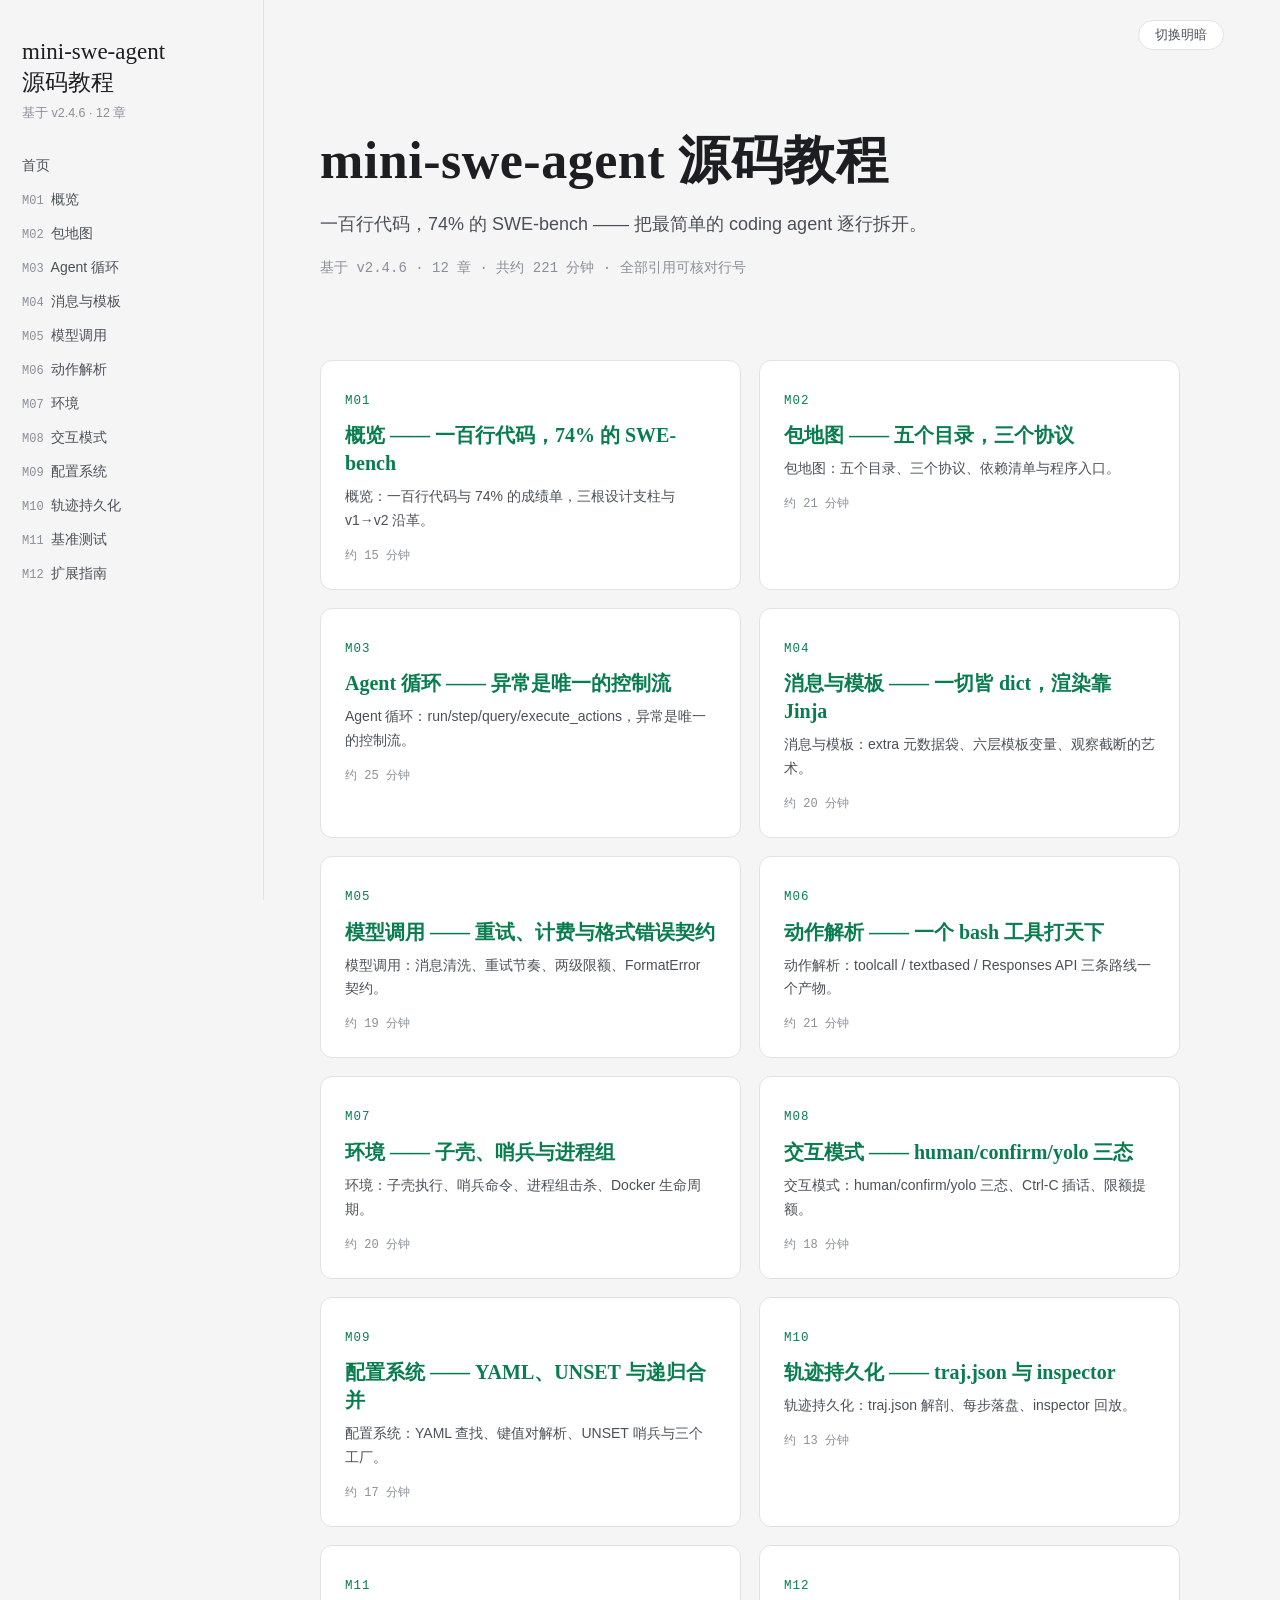
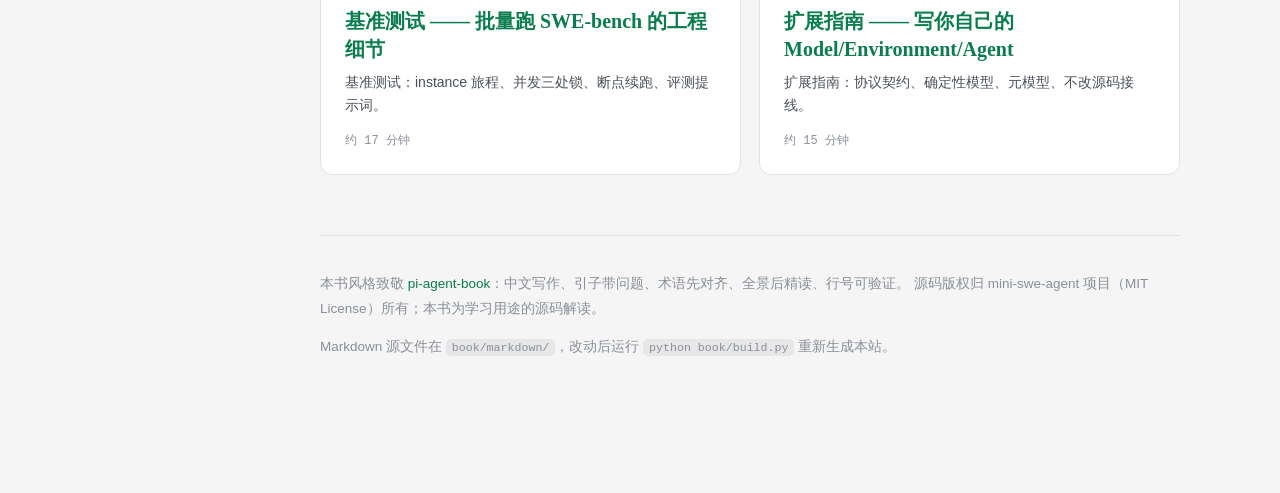
==== index.html @ eee93232 "docs: mini-swe-agent 源码教程 v1.0（12 章 + 静态站点）" ====
<!DOCTYPE html>
<html lang="zh-CN">
<head>
<meta charset="utf-8">
<meta name="viewport" content="width=device-width, initial-scale=1">
<title>mini-swe-agent 源码教程</title>
<script>(function(){var t=localStorage.getItem("theme");
if(!t){t=matchMedia("(prefers-color-scheme: dark)").matches?"dark":"light";}
document.documentElement.dataset.theme=t;})();</script>
<link rel="stylesheet" href="styles.css">
<link rel="stylesheet" href="pygments.css">
</head>
<body>
<div class="page">
<aside class="sidebar">
  <p class="book-title">mini-swe-agent<br>源码教程</p>
  <p class="book-sub">基于 v2.4.6 · 12 章</p>
  <nav><a href="index.html">首页</a>
<a href="modules/m01-overview.html"><span class="no">M01</span>概览</a>
<a href="modules/m02-package-map.html"><span class="no">M02</span>包地图</a>
<a href="modules/m03-agent-loop.html"><span class="no">M03</span>Agent 循环</a>
<a href="modules/m04-messages-templates.html"><span class="no">M04</span>消息与模板</a>
<a href="modules/m05-model-call.html"><span class="no">M05</span>模型调用</a>
<a href="modules/m06-actions.html"><span class="no">M06</span>动作解析</a>
<a href="modules/m07-environments.html"><span class="no">M07</span>环境</a>
<a href="modules/m08-interactive.html"><span class="no">M08</span>交互模式</a>
<a href="modules/m09-config.html"><span class="no">M09</span>配置系统</a>
<a href="modules/m10-trajectory.html"><span class="no">M10</span>轨迹持久化</a>
<a href="modules/m11-swebench.html"><span class="no">M11</span>基准测试</a>
<a href="modules/m12-extending.html"><span class="no">M12</span>扩展指南</a></nav>
</aside>
<div class="main">
  <div class="topbar"><button class="theme-toggle" onclick="toggleTheme()">切换明暗</button></div>
  <div class="content">
<div class="hero">
<h1>mini-swe-agent 源码教程</h1>
<p class="tagline">一百行代码，74% 的 SWE-bench —— 把最简单的 coding agent 逐行拆开。</p>
<p class="stats">基于 v2.4.6 · 12 章 · 共约 221 分钟 · 全部引用可核对行号</p>
</div>
<div class="cards">
<a class="card" href="modules/m01-overview.html"><span class="no">M01</span><h3>概览 —— 一百行代码，74% 的 SWE-bench</h3><p>概览：一百行代码与 74% 的成绩单，三根设计支柱与 v1→v2 沿革。</p><span class="rt">约 15 分钟</span></a>
<a class="card" href="modules/m02-package-map.html"><span class="no">M02</span><h3>包地图 —— 五个目录，三个协议</h3><p>包地图：五个目录、三个协议、依赖清单与程序入口。</p><span class="rt">约 21 分钟</span></a>
<a class="card" href="modules/m03-agent-loop.html"><span class="no">M03</span><h3>Agent 循环 —— 异常是唯一的控制流</h3><p>Agent 循环：run/step/query/execute_actions，异常是唯一的控制流。</p><span class="rt">约 25 分钟</span></a>
<a class="card" href="modules/m04-messages-templates.html"><span class="no">M04</span><h3>消息与模板 —— 一切皆 dict，渲染靠 Jinja</h3><p>消息与模板：extra 元数据袋、六层模板变量、观察截断的艺术。</p><span class="rt">约 20 分钟</span></a>
<a class="card" href="modules/m05-model-call.html"><span class="no">M05</span><h3>模型调用 —— 重试、计费与格式错误契约</h3><p>模型调用：消息清洗、重试节奏、两级限额、FormatError 契约。</p><span class="rt">约 19 分钟</span></a>
<a class="card" href="modules/m06-actions.html"><span class="no">M06</span><h3>动作解析 —— 一个 bash 工具打天下</h3><p>动作解析：toolcall / textbased / Responses API 三条路线一个产物。</p><span class="rt">约 21 分钟</span></a>
<a class="card" href="modules/m07-environments.html"><span class="no">M07</span><h3>环境 —— 子壳、哨兵与进程组</h3><p>环境：子壳执行、哨兵命令、进程组击杀、Docker 生命周期。</p><span class="rt">约 20 分钟</span></a>
<a class="card" href="modules/m08-interactive.html"><span class="no">M08</span><h3>交互模式 —— human/confirm/yolo 三态</h3><p>交互模式：human/confirm/yolo 三态、Ctrl-C 插话、限额提额。</p><span class="rt">约 18 分钟</span></a>
<a class="card" href="modules/m09-config.html"><span class="no">M09</span><h3>配置系统 —— YAML、UNSET 与递归合并</h3><p>配置系统：YAML 查找、键值对解析、UNSET 哨兵与三个工厂。</p><span class="rt">约 17 分钟</span></a>
<a class="card" href="modules/m10-trajectory.html"><span class="no">M10</span><h3>轨迹持久化 —— traj.json 与 inspector</h3><p>轨迹持久化：traj.json 解剖、每步落盘、inspector 回放。</p><span class="rt">约 13 分钟</span></a>
<a class="card" href="modules/m11-swebench.html"><span class="no">M11</span><h3>基准测试 —— 批量跑 SWE-bench 的工程细节</h3><p>基准测试：instance 旅程、并发三处锁、断点续跑、评测提示词。</p><span class="rt">约 17 分钟</span></a>
<a class="card" href="modules/m12-extending.html"><span class="no">M12</span><h3>扩展指南 —— 写你自己的 Model/Environment/Agent</h3><p>扩展指南：协议契约、确定性模型、元模型、不改源码接线。</p><span class="rt">约 15 分钟</span></a>
</div>
<div class="colophon">
<p>本书风格致敬 <a href="https://github.com/Daniel-csvw/pi-agent-book">pi-agent-book</a>：中文写作、引子带问题、术语先对齐、全景后精读、行号可验证。
源码版权归 mini-swe-agent 项目（MIT License）所有；本书为学习用途的源码解读。</p>
<p>Markdown 源文件在 <code>book/markdown/</code>，改动后运行 <code>python book/build.py</code> 重新生成本站。</p>
</div>

  </div>
</div>
</div>
<script>function toggleTheme(){var h=document.documentElement;
var t=h.dataset.theme==="dark"?"light":"dark";h.dataset.theme=t;localStorage.setItem("theme",t);}</script>
</body>
</html>
---- styles.css ----
/* mini-swe-agent 源码教程 —— 无框架手写样式
   设计参考 pi-agent-book：纸面底色 / 暗色模式 / 衬线标题 / 常暗代码块 */

:root {
  --paper: #f5f5f5;
  --panel: #ffffff;
  --ink: #1c1e21;
  --ink-soft: #4b5058;
  --ink-faint: #8a8f98;
  --line: #e2e2e0;
  --accent: #0a7d4f;
  --accent-soft: rgba(10, 125, 79, 0.08);
  --code-bg: #1e2130;
  --code-ink: #e6e8f0;
  --inline-code-bg: rgba(0, 0, 0, 0.06);
  --font-display: "Instrument Serif", "Noto Serif SC", "Songti SC", "SimSun", Georgia, serif;
  --font-body: -apple-system, "Segoe UI", "PingFang SC", "Hiragino Sans GB", "Microsoft YaHei", sans-serif;
  --font-mono: "SF Mono", "Cascadia Code", Consolas, "Courier New", monospace;
  --page-max: 1480px;
  --sidebar-w: 264px;
  --fs-h1: 40px;
  --fs-h2: 27px;
  --fs-h3: 20px;
}

html[data-theme="dark"] {
  --paper: #16181f;
  --panel: #1d2029;
  --ink: #e4e6eb;
  --ink-soft: #a8adb8;
  --ink-faint: #6b7180;
  --line: #2c303c;
  --accent: #4cc38a;
  --accent-soft: rgba(76, 195, 138, 0.1);
  --inline-code-bg: rgba(255, 255, 255, 0.09);
}

* { box-sizing: border-box; }

html { scroll-behavior: smooth; }

body {
  margin: 0;
  background: var(--paper);
  color: var(--ink);
  font-family: var(--font-body);
  font-size: 16.5px;
  line-height: 1.85;
  transition: background 0.25s, color 0.25s;
}

/* ===== 布局骨架 ===== */
.page {
  max-width: var(--page-max);
  margin: 0 auto;
  display: flex;
  min-height: 100vh;
}

.sidebar {
  width: var(--sidebar-w);
  flex-shrink: 0;
  border-right: 1px solid var(--line);
  padding: 36px 22px 40px;
  position: sticky;
  top: 0;
  height: 100vh;
  overflow-y: auto;
}

.sidebar .book-title {
  font-family: var(--font-display);
  font-size: 23px;
  line-height: 1.35;
  margin: 0 0 4px;
}

.sidebar .book-sub {
  font-size: 12.5px;
  color: var(--ink-faint);
  margin: 0 0 24px;
}

.sidebar nav a {
  display: block;
  padding: 6px 10px;
  margin: 1px -10px;
  border-radius: 7px;
  color: var(--ink-soft);
  text-decoration: none;
  font-size: 14px;
  line-height: 1.5;
}

.sidebar nav a:hover { background: var(--accent-soft); color: var(--ink); }
.sidebar nav a.active { background: var(--accent-soft); color: var(--accent); font-weight: 600; }
.sidebar nav a .no { color: var(--ink-faint); font-family: var(--font-mono); font-size: 12px; margin-right: 7px; }
.sidebar nav a.active .no { color: var(--accent); }

.main {
  flex: 1;
  min-width: 0;
  padding: 0 56px 80px;
}

.topbar {
  display: flex;
  justify-content: flex-end;
  align-items: center;
  gap: 14px;
  padding: 20px 0 8px;
  position: sticky;
  top: 0;
  background: var(--paper);
  z-index: 10;
}

.theme-toggle {
  border: 1px solid var(--line);
  background: var(--panel);
  color: var(--ink-soft);
  border-radius: 999px;
  padding: 5px 16px;
  font-size: 13px;
  cursor: pointer;
  font-family: var(--font-body);
}
.theme-toggle:hover { color: var(--accent); border-color: var(--accent); }

.content { max-width: 860px; }

/* ===== 正文排版 ===== */
.content h1 {
  font-family: var(--font-display);
  font-size: var(--fs-h1);
  line-height: 1.3;
  font-weight: 600;
  margin: 26px 0 10px;
  letter-spacing: 0.5px;
}

.content h2 {
  font-family: var(--font-display);
  font-size: var(--fs-h2);
  font-weight: 600;
  margin: 52px 0 14px;
  padding-top: 18px;
  border-top: 1px solid var(--line);
}

.content h3 {
  font-size: var(--fs-h3);
  font-weight: 600;
  margin: 34px 0 10px;
}

.content p { margin: 14px 0; }

.content a { color: var(--accent); text-decoration: none; }
.content a:hover { text-decoration: underline; }

.content strong { font-weight: 650; }

.content blockquote {
  margin: 18px 0;
  padding: 4px 18px;
  border-left: 3px solid var(--accent);
  background: var(--accent-soft);
  border-radius: 0 8px 8px 0;
  color: var(--ink-soft);
}
.content blockquote p { margin: 8px 0; }

.meta {
  color: var(--ink-faint);
  font-size: 13.5px;
  margin: 6px 0 30px;
}

/* ===== 代码 ===== */
.content code {
  font-family: var(--font-mono);
  font-size: 0.86em;
  background: var(--inline-code-bg);
  padding: 2px 6px;
  border-radius: 5px;
  word-break: break-all;
}

.content pre {
  background: var(--code-bg);
  color: var(--code-ink);
  border-radius: 10px;
  padding: 18px 20px;
  overflow-x: auto;
  font-size: 13.5px;
  line-height: 1.7;
  margin: 18px 0;
}

.content pre code {
  background: none;
  padding: 0;
  font-size: inherit;
  word-break: normal;
  color: inherit;
}

.codehilite { background: var(--code-bg); border-radius: 10px; margin: 18px 0; }
.codehilite pre { margin: 0; }

/* ===== 表格 ===== */
.table-wrap { overflow-x: auto; margin: 18px 0; }

.content table {
  border-collapse: collapse;
  width: 100%;
  font-size: 14.5px;
  line-height: 1.65;
}

.content th, .content td {
  border: 1px solid var(--line);
  padding: 9px 13px;
  text-align: left;
  vertical-align: top;
  overflow-wrap: break-word;
}

.content th { background: var(--panel); font-weight: 650; }
.content tr:nth-child(even) td { background: var(--accent-soft); }

/* ===== 列表 ===== */
.content ul, .content ol { padding-left: 26px; margin: 14px 0; }
.content li { margin: 6px 0; }
.content li::marker { color: var(--accent); }

/* ===== 上一章 / 下一章 ===== */
.pager {
  display: flex;
  justify-content: space-between;
  gap: 16px;
  margin-top: 64px;
  padding-top: 26px;
  border-top: 1px solid var(--line);
}

.pager a {
  flex: 1;
  max-width: 48%;
  border: 1px solid var(--line);
  border-radius: 10px;
  padding: 14px 18px;
  text-decoration: none;
  color: var(--ink);
  background: var(--panel);
  font-size: 14.5px;
  line-height: 1.55;
}
.pager a:hover { border-color: var(--accent); }
.pager a.next { text-align: right; margin-left: auto; }
.pager .dir { display: block; color: var(--ink-faint); font-size: 12.5px; margin-bottom: 3px; }
.pager a:hover .dir { color: var(--accent); }

/* ===== 首页 ===== */
.hero { padding: 72px 0 20px; max-width: 860px; }
.hero h1 {
  font-family: var(--font-display);
  font-size: 52px;
  line-height: 1.2;
  margin: 0 0 16px;
  font-weight: 600;
}
.hero .tagline { font-size: 18px; color: var(--ink-soft); margin: 0 0 10px; }
.hero .stats { color: var(--ink-faint); font-size: 14px; font-family: var(--font-mono); }

.cards {
  display: grid;
  grid-template-columns: repeat(auto-fill, minmax(330px, 1fr));
  gap: 18px;
  margin: 44px 0 60px;
  max-width: 1100px;
}

.card {
  border: 1px solid var(--line);
  border-radius: 12px;
  padding: 22px 24px;
  background: var(--panel);
  text-decoration: none;
  color: var(--ink);
  display: block;
  transition: border-color 0.15s, transform 0.15s;
}
.card:hover { border-color: var(--accent); transform: translateY(-2px); }
.card .no { font-family: var(--font-mono); font-size: 12.5px; color: var(--accent); letter-spacing: 1px; }
.card h3 { font-family: var(--font-display); font-size: 20px; margin: 8px 0 8px; line-height: 1.4; font-weight: 600; }
.card p { margin: 0; font-size: 14px; color: var(--ink-soft); line-height: 1.7; }
.card .rt { display: block; margin-top: 12px; font-size: 12px; color: var(--ink-faint); font-family: var(--font-mono); }

.colophon {
  max-width: 860px;
  color: var(--ink-faint);
  font-size: 13.5px;
  border-top: 1px solid var(--line);
  padding-top: 22px;
  padding-bottom: 40px;
  line-height: 1.8;
}
.colophon a { color: var(--accent); text-decoration: none; }

/* ===== 响应式 ===== */
@media (max-width: 960px) {
  .sidebar { display: none; }
  .main { padding: 0 22px 60px; }
  :root { --fs-h1: 30px; --fs-h2: 23px; }
  .hero h1 { font-size: 36px; }
  .hero { padding-top: 40px; }
}
---- pygments.css ----
pre { line-height: 125%; }
td.linenos .normal { color: inherit; background-color: transparent; padding-left: 5px; padding-right: 5px; }
span.linenos { color: inherit; background-color: transparent; padding-left: 5px; padding-right: 5px; }
td.linenos .special { color: #000000; background-color: #ffffc0; padding-left: 5px; padding-right: 5px; }
span.linenos.special { color: #000000; background-color: #ffffc0; padding-left: 5px; padding-right: 5px; }
.codehilite .hll { background-color: #49483e }
.codehilite { background: #272822; color: #F8F8F2 }
.codehilite .c { color: #959077 } /* Comment */
.codehilite .err { color: #ED007E; background-color: #1E0010 } /* Error */
.codehilite .esc { color: #F8F8F2 } /* Escape */
.codehilite .g { color: #F8F8F2 } /* Generic */
.codehilite .k { color: #66D9EF } /* Keyword */
.codehilite .l { color: #AE81FF } /* Literal */
.codehilite .n { color: #F8F8F2 } /* Name */
.codehilite .o { color: #FF4689 } /* Operator */
.codehilite .x { color: #F8F8F2 } /* Other */
.codehilite .p { color: #F8F8F2 } /* Punctuation */
.codehilite .ch { color: #959077 } /* Comment.Hashbang */
.codehilite .cm { color: #959077 } /* Comment.Multiline */
.codehilite .cp { color: #959077 } /* Comment.Preproc */
.codehilite .cpf { color: #959077 } /* Comment.PreprocFile */
.codehilite .c1 { color: #959077 } /* Comment.Single */
.codehilite .cs { color: #959077 } /* Comment.Special */
.codehilite .gd { color: #FF4689 } /* Generic.Deleted */
.codehilite .ge { color: #F8F8F2; font-style: italic } /* Generic.Emph */
.codehilite .ges { color: #F8F8F2; font-weight: bold; font-style: italic } /* Generic.EmphStrong */
.codehilite .gr { color: #FF4689 } /* Generic.Error */
.codehilite .gh { color: #F8F8F2 } /* Generic.Heading */
.codehilite .gi { color: #A6E22E } /* Generic.Inserted */
.codehilite .go { color: #66D9EF } /* Generic.Output */
.codehilite .gp { color: #FF4689; font-weight: bold } /* Generic.Prompt */
.codehilite .gs { color: #F8F8F2; font-weight: bold } /* Generic.Strong */
.codehilite .gu { color: #959077 } /* Generic.Subheading */
.codehilite .gt { color: #66D9EF } /* Generic.Traceback */
.codehilite .kc { color: #66D9EF } /* Keyword.Constant */
.codehilite .kd { color: #66D9EF } /* Keyword.Declaration */
.codehilite .kn { color: #FF4689 } /* Keyword.Namespace */
.codehilite .kp { color: #66D9EF } /* Keyword.Pseudo */
.codehilite .kr { color: #66D9EF } /* Keyword.Reserved */
.codehilite .kt { color: #66D9EF } /* Keyword.Type */
.codehilite .ld { color: #E6DB74 } /* Literal.Date */
.codehilite .m { color: #AE81FF } /* Literal.Number */
.codehilite .s { color: #E6DB74 } /* Literal.String */
.codehilite .na { color: #A6E22E } /* Name.Attribute */
.codehilite .nb { color: #A6E22E } /* Name.Builtin */
.codehilite .nc { color: #A6E22E } /* Name.Class */
.codehilite .no { color: #66D9EF } /* Name.Constant */
.codehilite .nd { color: #A6E22E } /* Name.Decorator */
.codehilite .ni { color: #F8F8F2 } /* Name.Entity */
.codehilite .ne { color: #A6E22E } /* Name.Exception */
.codehilite .nf { color: #A6E22E } /* Name.Function */
.codehilite .nl { color: #F8F8F2 } /* Name.Label */
.codehilite .nn { color: #F8F8F2 } /* Name.Namespace */
.codehilite .nx { color: #A6E22E } /* Name.Other */
.codehilite .py { color: #F8F8F2 } /* Name.Property */
.codehilite .nt { color: #FF4689 } /* Name.Tag */
.codehilite .nv { color: #F8F8F2 } /* Name.Variable */
.codehilite .ow { color: #FF4689 } /* Operator.Word */
.codehilite .pm { color: #F8F8F2 } /* Punctuation.Marker */
.codehilite .w { color: #F8F8F2 } /* Text.Whitespace */
.codehilite .mb { color: #AE81FF } /* Literal.Number.Bin */
.codehilite .mf { color: #AE81FF } /* Literal.Number.Float */
.codehilite .mh { color: #AE81FF } /* Literal.Number.Hex */
.codehilite .mi { color: #AE81FF } /* Literal.Number.Integer */
.codehilite .mo { color: #AE81FF } /* Literal.Number.Oct */
.codehilite .sa { color: #E6DB74 } /* Literal.String.Affix */
.codehilite .sb { color: #E6DB74 } /* Literal.String.Backtick */
.codehilite .sc { color: #E6DB74 } /* Literal.String.Char */
.codehilite .dl { color: #E6DB74 } /* Literal.String.Delimiter */
.codehilite .sd { color: #E6DB74 } /* Literal.String.Doc */
.codehilite .s2 { color: #E6DB74 } /* Literal.String.Double */
.codehilite .se { color: #AE81FF } /* Literal.String.Escape */
.codehilite .sh { color: #E6DB74 } /* Literal.String.Heredoc */
.codehilite .si { color: #E6DB74 } /* Literal.String.Interpol */
.codehilite .sx { color: #E6DB74 } /* Literal.String.Other */
.codehilite .sr { color: #E6DB74 } /* Literal.String.Regex */
.codehilite .s1 { color: #E6DB74 } /* Literal.String.Single */
.codehilite .ss { color: #E6DB74 } /* Literal.String.Symbol */
.codehilite .bp { color: #A6E22E } /* Name.Builtin.Pseudo */
.codehilite .fm { color: #A6E22E } /* Name.Function.Magic */
.codehilite .vc { color: #F8F8F2 } /* Name.Variable.Class */
.codehilite .vg { color: #F8F8F2 } /* Name.Variable.Global */
.codehilite .vi { color: #F8F8F2 } /* Name.Variable.Instance */
.codehilite .vm { color: #F8F8F2 } /* Name.Variable.Magic */
.codehilite .il { color: #AE81FF } /* Literal.Number.Integer.Long */
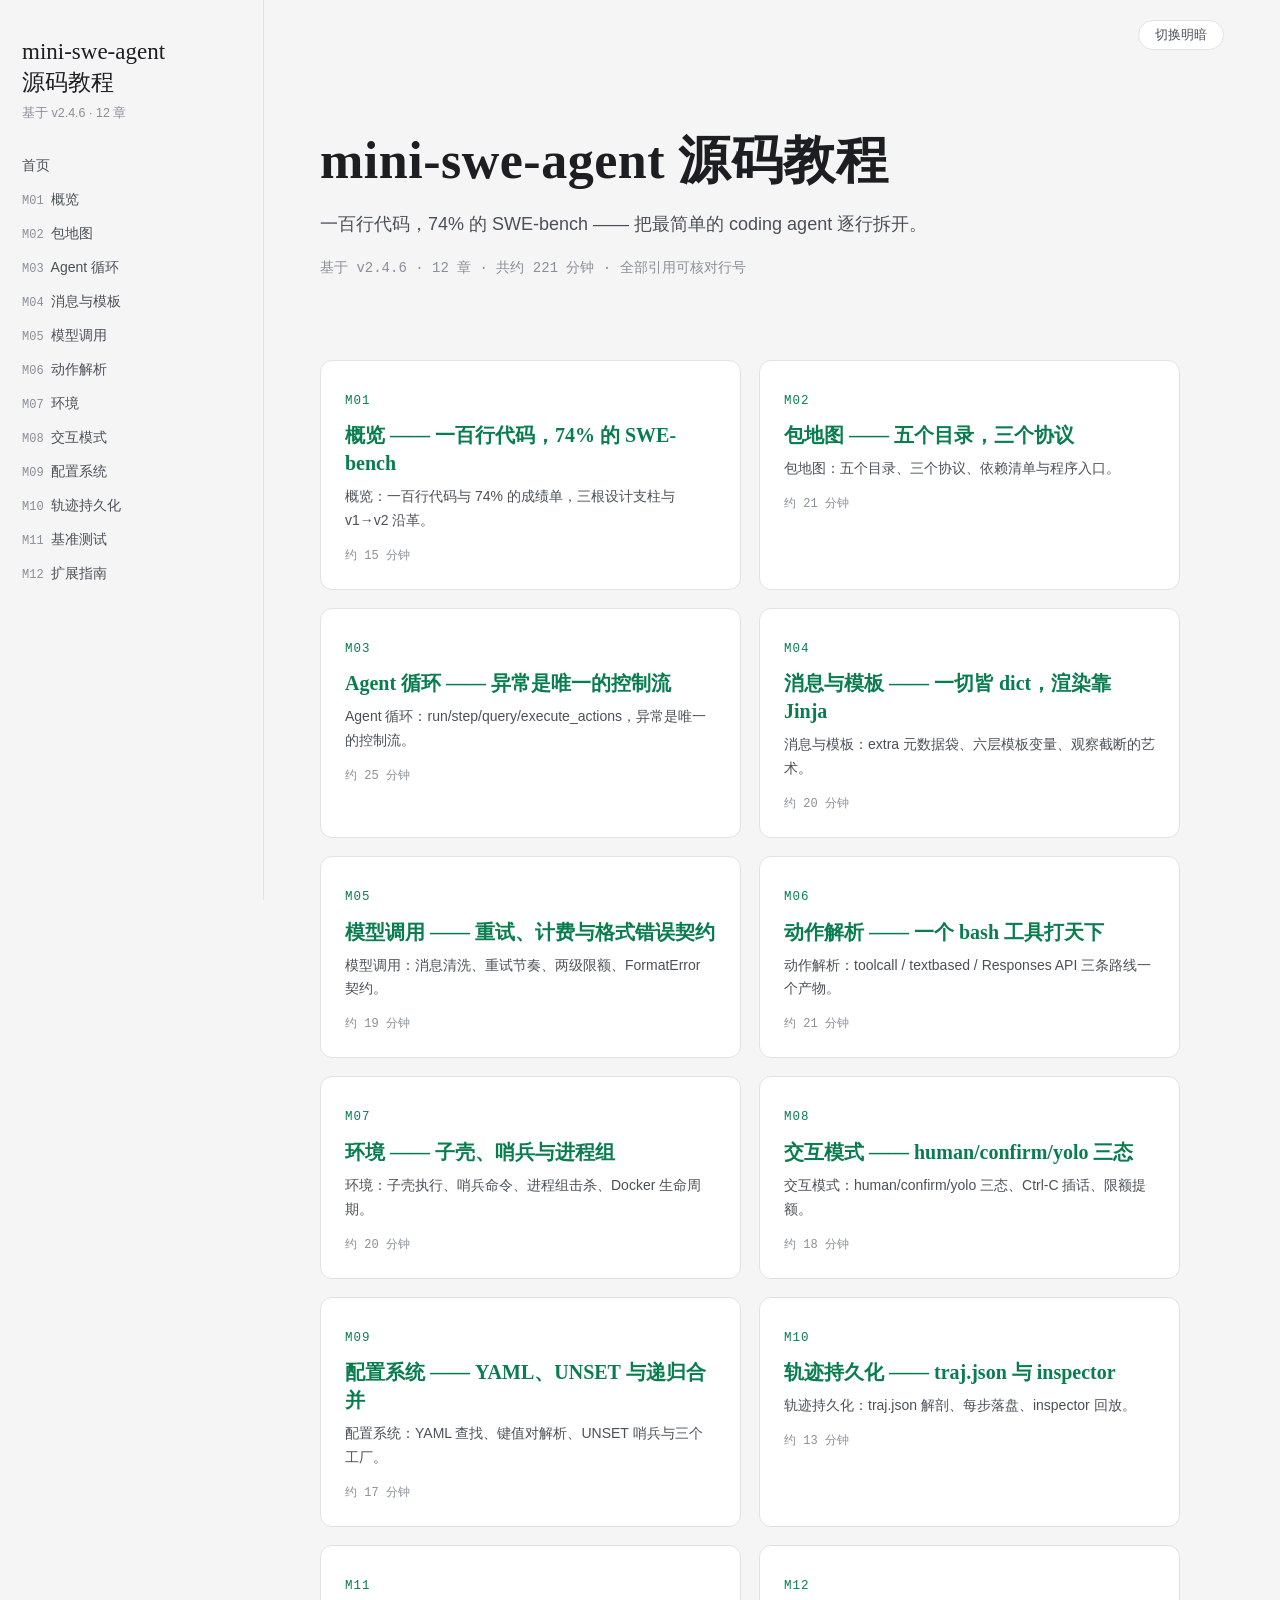
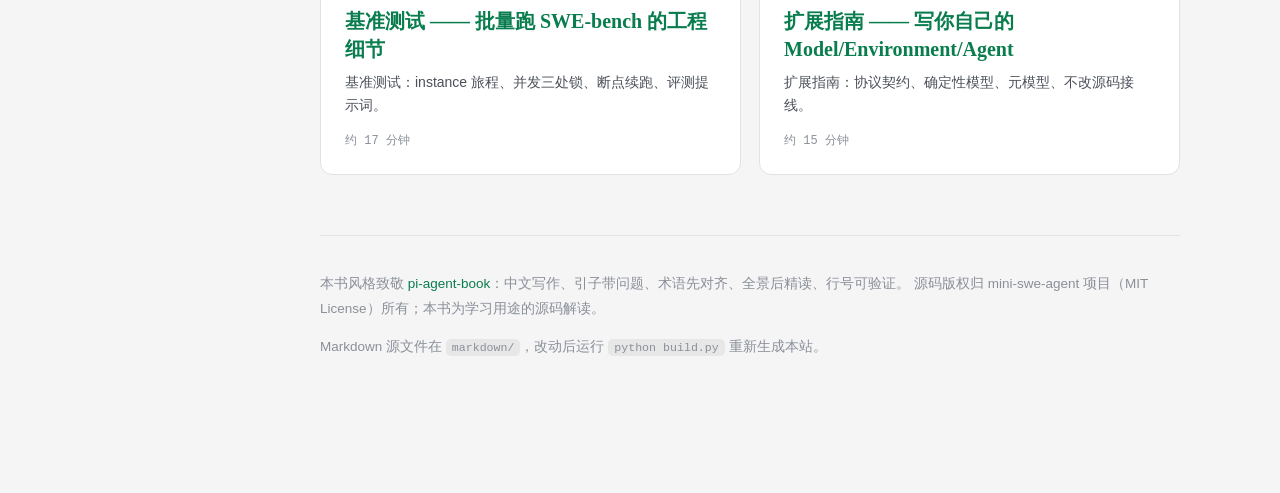
==== commit 2416f11b: "docs: 站点页脚路径改为相对仓库根目录" ====
--- a/index.html
+++ b/index.html
@@ -54,7 +54,7 @@
 <div class="colophon">
 <p>本书风格致敬 <a href="https://github.com/Daniel-csvw/pi-agent-book">pi-agent-book</a>：中文写作、引子带问题、术语先对齐、全景后精读、行号可验证。
 源码版权归 mini-swe-agent 项目（MIT License）所有；本书为学习用途的源码解读。</p>
-<p>Markdown 源文件在 <code>book/markdown/</code>，改动后运行 <code>python book/build.py</code> 重新生成本站。</p>
+<p>Markdown 源文件在 <code>markdown/</code>，改动后运行 <code>python build.py</code> 重新生成本站。</p>
 </div>
 
   </div>
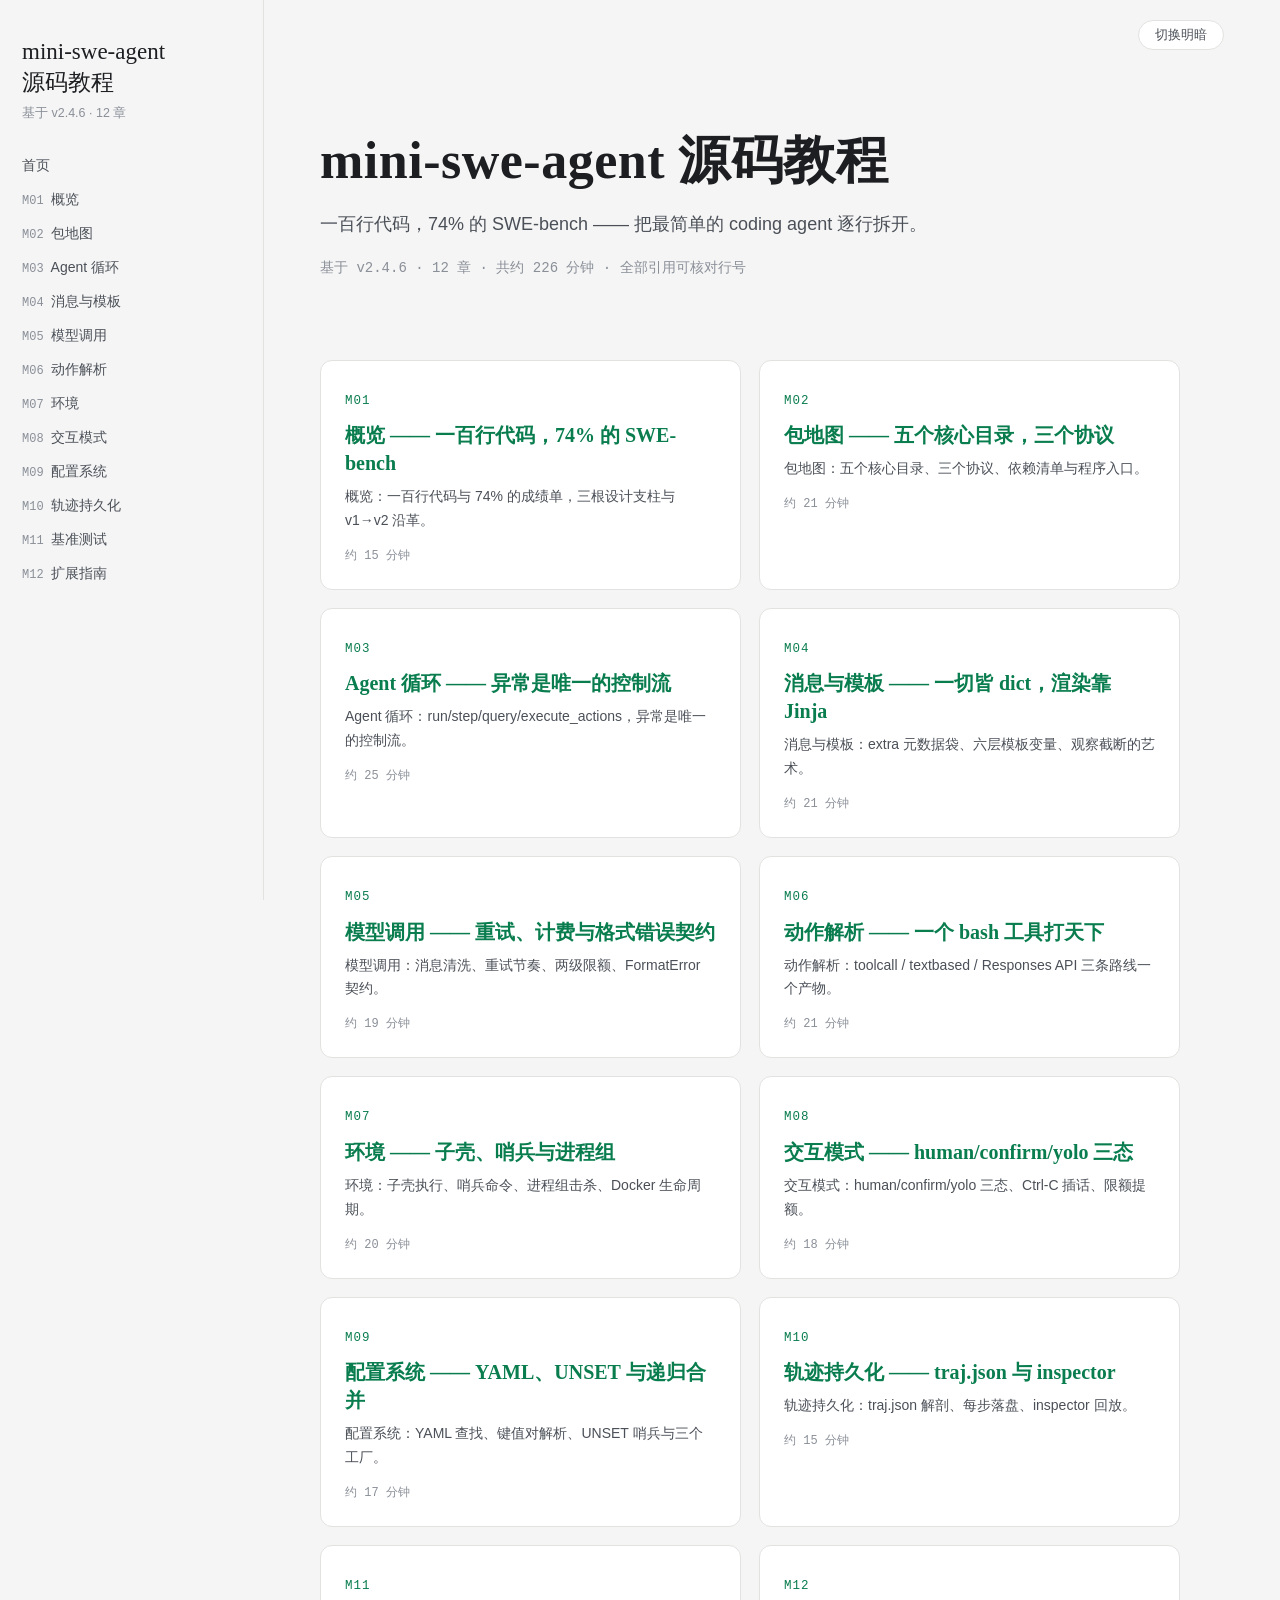
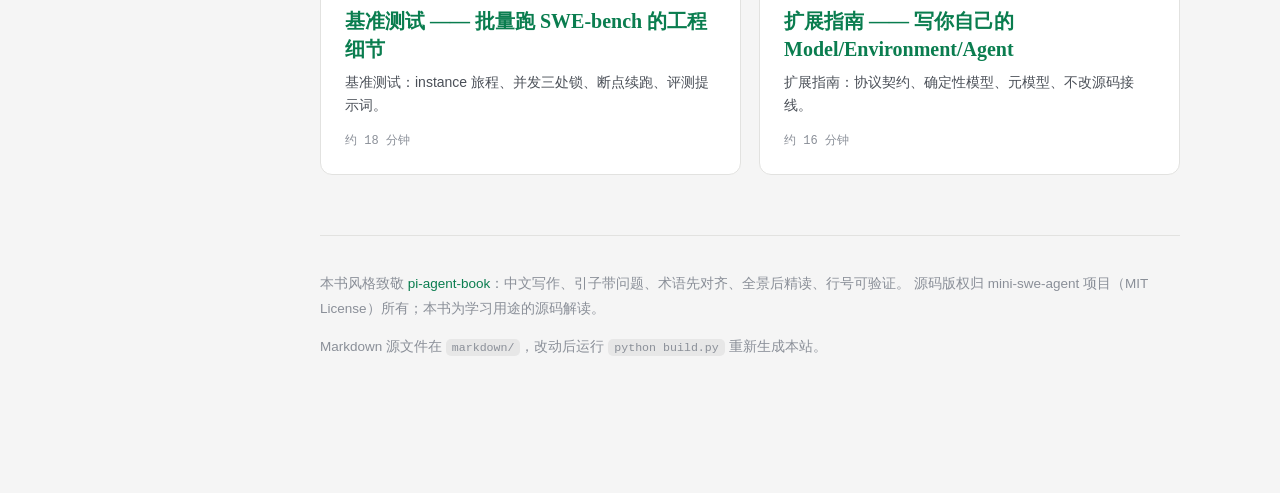
==== commit 97f0b685: "docs: 修正审核发现的 7 处事实错误与若干措辞/结构问题" ====
--- a/index.html
+++ b/index.html
@@ -35,21 +35,21 @@
 <div class="hero">
 <h1>mini-swe-agent 源码教程</h1>
 <p class="tagline">一百行代码，74% 的 SWE-bench —— 把最简单的 coding agent 逐行拆开。</p>
-<p class="stats">基于 v2.4.6 · 12 章 · 共约 221 分钟 · 全部引用可核对行号</p>
+<p class="stats">基于 v2.4.6 · 12 章 · 共约 226 分钟 · 全部引用可核对行号</p>
 </div>
 <div class="cards">
 <a class="card" href="modules/m01-overview.html"><span class="no">M01</span><h3>概览 —— 一百行代码，74% 的 SWE-bench</h3><p>概览：一百行代码与 74% 的成绩单，三根设计支柱与 v1→v2 沿革。</p><span class="rt">约 15 分钟</span></a>
-<a class="card" href="modules/m02-package-map.html"><span class="no">M02</span><h3>包地图 —— 五个目录，三个协议</h3><p>包地图：五个目录、三个协议、依赖清单与程序入口。</p><span class="rt">约 21 分钟</span></a>
+<a class="card" href="modules/m02-package-map.html"><span class="no">M02</span><h3>包地图 —— 五个核心目录，三个协议</h3><p>包地图：五个核心目录、三个协议、依赖清单与程序入口。</p><span class="rt">约 21 分钟</span></a>
 <a class="card" href="modules/m03-agent-loop.html"><span class="no">M03</span><h3>Agent 循环 —— 异常是唯一的控制流</h3><p>Agent 循环：run/step/query/execute_actions，异常是唯一的控制流。</p><span class="rt">约 25 分钟</span></a>
-<a class="card" href="modules/m04-messages-templates.html"><span class="no">M04</span><h3>消息与模板 —— 一切皆 dict，渲染靠 Jinja</h3><p>消息与模板：extra 元数据袋、六层模板变量、观察截断的艺术。</p><span class="rt">约 20 分钟</span></a>
+<a class="card" href="modules/m04-messages-templates.html"><span class="no">M04</span><h3>消息与模板 —— 一切皆 dict，渲染靠 Jinja</h3><p>消息与模板：extra 元数据袋、六层模板变量、观察截断的艺术。</p><span class="rt">约 21 分钟</span></a>
 <a class="card" href="modules/m05-model-call.html"><span class="no">M05</span><h3>模型调用 —— 重试、计费与格式错误契约</h3><p>模型调用：消息清洗、重试节奏、两级限额、FormatError 契约。</p><span class="rt">约 19 分钟</span></a>
 <a class="card" href="modules/m06-actions.html"><span class="no">M06</span><h3>动作解析 —— 一个 bash 工具打天下</h3><p>动作解析：toolcall / textbased / Responses API 三条路线一个产物。</p><span class="rt">约 21 分钟</span></a>
 <a class="card" href="modules/m07-environments.html"><span class="no">M07</span><h3>环境 —— 子壳、哨兵与进程组</h3><p>环境：子壳执行、哨兵命令、进程组击杀、Docker 生命周期。</p><span class="rt">约 20 分钟</span></a>
 <a class="card" href="modules/m08-interactive.html"><span class="no">M08</span><h3>交互模式 —— human/confirm/yolo 三态</h3><p>交互模式：human/confirm/yolo 三态、Ctrl-C 插话、限额提额。</p><span class="rt">约 18 分钟</span></a>
 <a class="card" href="modules/m09-config.html"><span class="no">M09</span><h3>配置系统 —— YAML、UNSET 与递归合并</h3><p>配置系统：YAML 查找、键值对解析、UNSET 哨兵与三个工厂。</p><span class="rt">约 17 分钟</span></a>
-<a class="card" href="modules/m10-trajectory.html"><span class="no">M10</span><h3>轨迹持久化 —— traj.json 与 inspector</h3><p>轨迹持久化：traj.json 解剖、每步落盘、inspector 回放。</p><span class="rt">约 13 分钟</span></a>
-<a class="card" href="modules/m11-swebench.html"><span class="no">M11</span><h3>基准测试 —— 批量跑 SWE-bench 的工程细节</h3><p>基准测试：instance 旅程、并发三处锁、断点续跑、评测提示词。</p><span class="rt">约 17 分钟</span></a>
-<a class="card" href="modules/m12-extending.html"><span class="no">M12</span><h3>扩展指南 —— 写你自己的 Model/Environment/Agent</h3><p>扩展指南：协议契约、确定性模型、元模型、不改源码接线。</p><span class="rt">约 15 分钟</span></a>
+<a class="card" href="modules/m10-trajectory.html"><span class="no">M10</span><h3>轨迹持久化 —— traj.json 与 inspector</h3><p>轨迹持久化：traj.json 解剖、每步落盘、inspector 回放。</p><span class="rt">约 15 分钟</span></a>
+<a class="card" href="modules/m11-swebench.html"><span class="no">M11</span><h3>基准测试 —— 批量跑 SWE-bench 的工程细节</h3><p>基准测试：instance 旅程、并发三处锁、断点续跑、评测提示词。</p><span class="rt">约 18 分钟</span></a>
+<a class="card" href="modules/m12-extending.html"><span class="no">M12</span><h3>扩展指南 —— 写你自己的 Model/Environment/Agent</h3><p>扩展指南：协议契约、确定性模型、元模型、不改源码接线。</p><span class="rt">约 16 分钟</span></a>
 </div>
 <div class="colophon">
 <p>本书风格致敬 <a href="https://github.com/Daniel-csvw/pi-agent-book">pi-agent-book</a>：中文写作、引子带问题、术语先对齐、全景后精读、行号可验证。
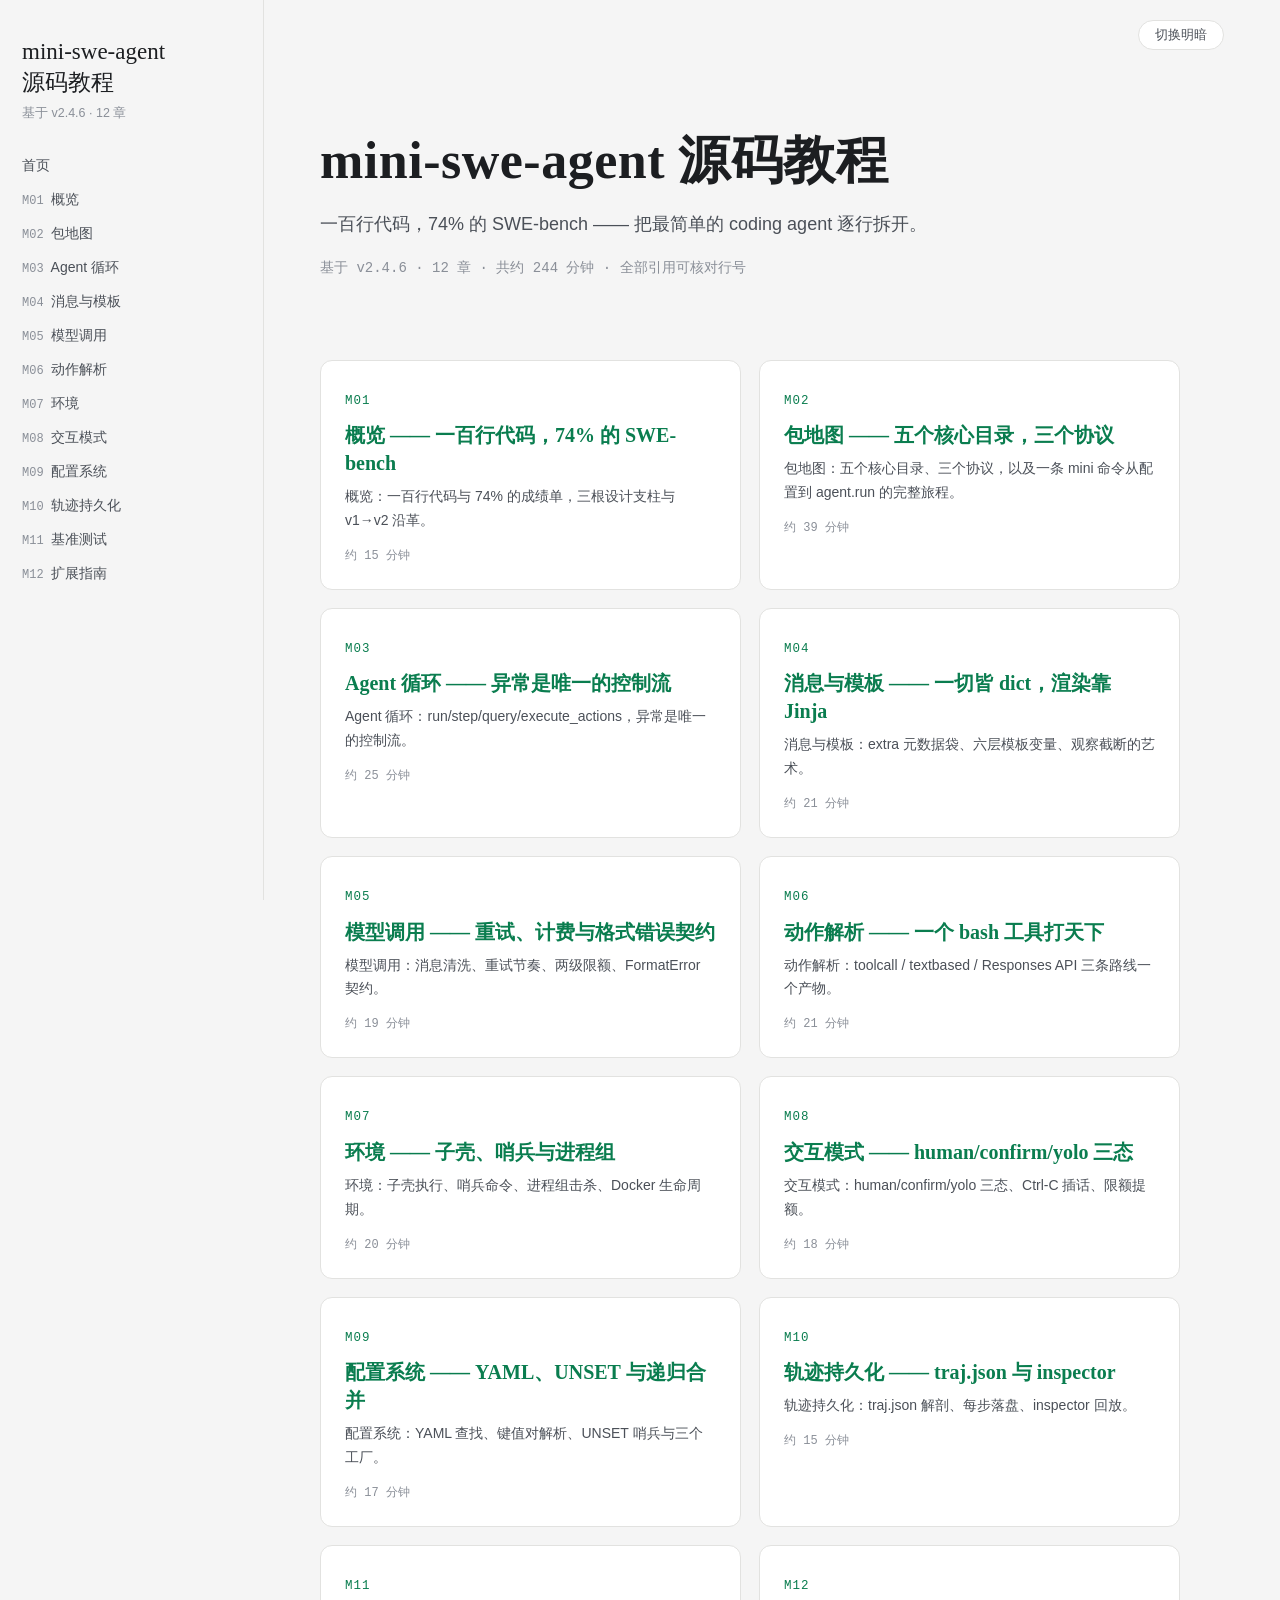
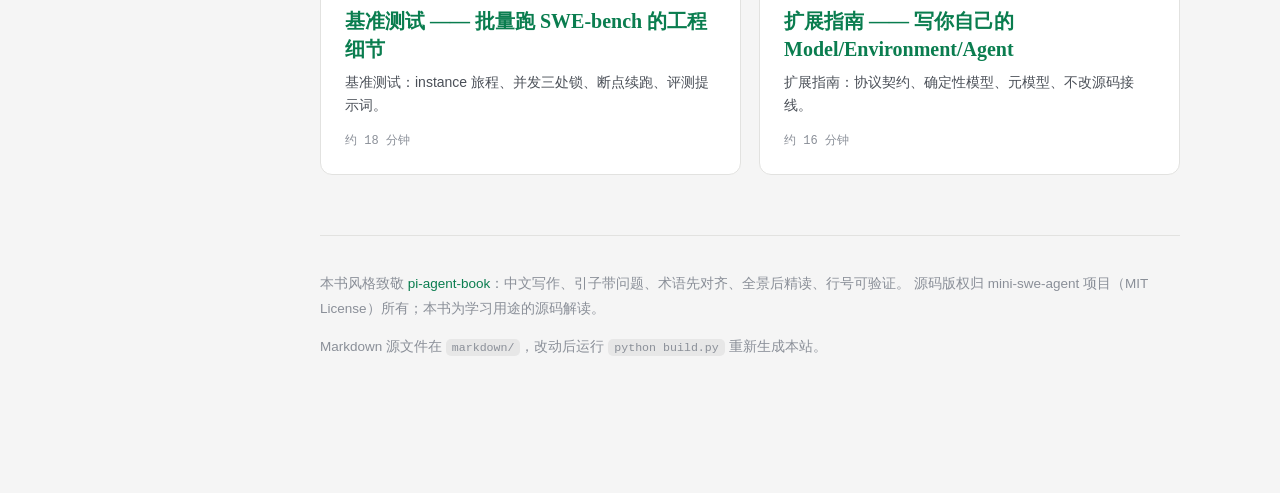
==== commit bd19006d: "docs: 扩写 m02 包地图，补一条 mini 命令的旅程与定位表" ====
--- a/index.html
+++ b/index.html
@@ -35,11 +35,11 @@
 <div class="hero">
 <h1>mini-swe-agent 源码教程</h1>
 <p class="tagline">一百行代码，74% 的 SWE-bench —— 把最简单的 coding agent 逐行拆开。</p>
-<p class="stats">基于 v2.4.6 · 12 章 · 共约 226 分钟 · 全部引用可核对行号</p>
+<p class="stats">基于 v2.4.6 · 12 章 · 共约 244 分钟 · 全部引用可核对行号</p>
 </div>
 <div class="cards">
 <a class="card" href="modules/m01-overview.html"><span class="no">M01</span><h3>概览 —— 一百行代码，74% 的 SWE-bench</h3><p>概览：一百行代码与 74% 的成绩单，三根设计支柱与 v1→v2 沿革。</p><span class="rt">约 15 分钟</span></a>
-<a class="card" href="modules/m02-package-map.html"><span class="no">M02</span><h3>包地图 —— 五个核心目录，三个协议</h3><p>包地图：五个核心目录、三个协议、依赖清单与程序入口。</p><span class="rt">约 21 分钟</span></a>
+<a class="card" href="modules/m02-package-map.html"><span class="no">M02</span><h3>包地图 —— 五个核心目录，三个协议</h3><p>包地图：五个核心目录、三个协议，以及一条 mini 命令从配置到 agent.run 的完整旅程。</p><span class="rt">约 39 分钟</span></a>
 <a class="card" href="modules/m03-agent-loop.html"><span class="no">M03</span><h3>Agent 循环 —— 异常是唯一的控制流</h3><p>Agent 循环：run/step/query/execute_actions，异常是唯一的控制流。</p><span class="rt">约 25 分钟</span></a>
 <a class="card" href="modules/m04-messages-templates.html"><span class="no">M04</span><h3>消息与模板 —— 一切皆 dict，渲染靠 Jinja</h3><p>消息与模板：extra 元数据袋、六层模板变量、观察截断的艺术。</p><span class="rt">约 21 分钟</span></a>
 <a class="card" href="modules/m05-model-call.html"><span class="no">M05</span><h3>模型调用 —— 重试、计费与格式错误契约</h3><p>模型调用：消息清洗、重试节奏、两级限额、FormatError 契约。</p><span class="rt">约 19 分钟</span></a>
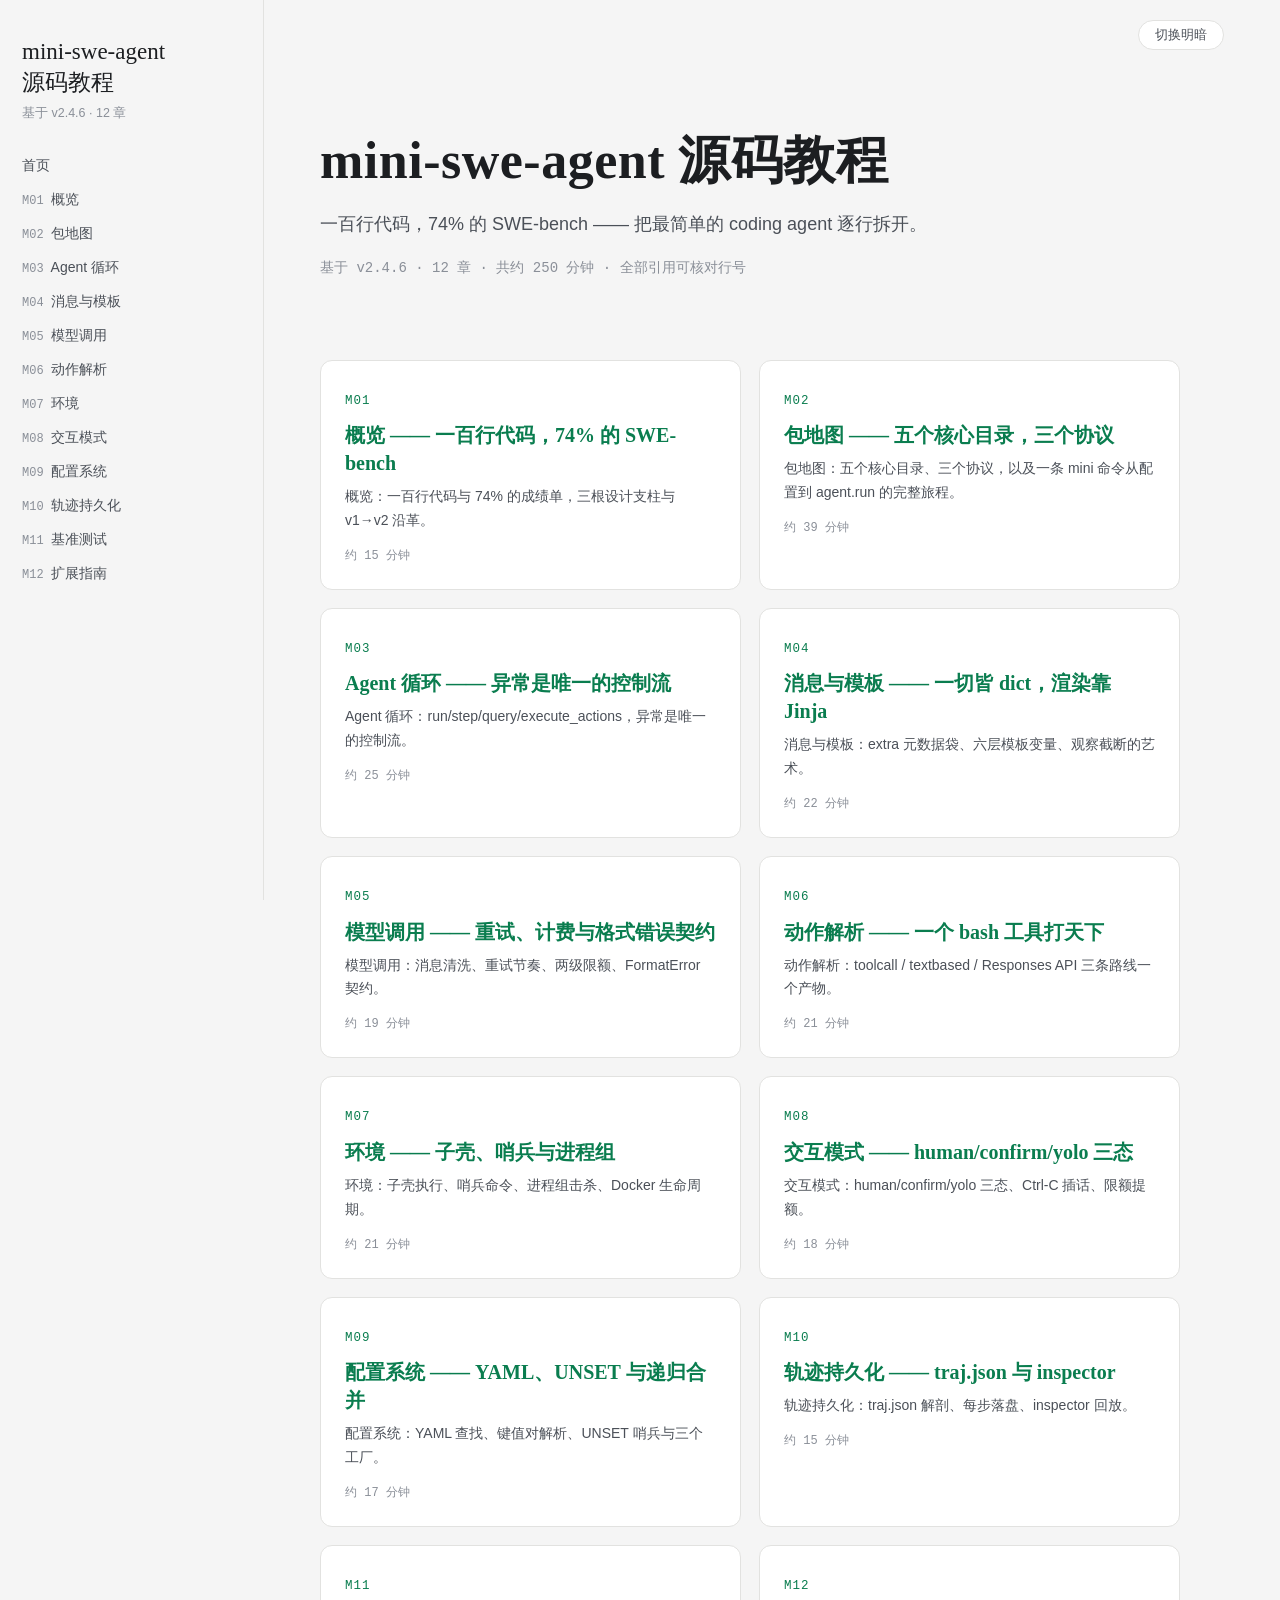
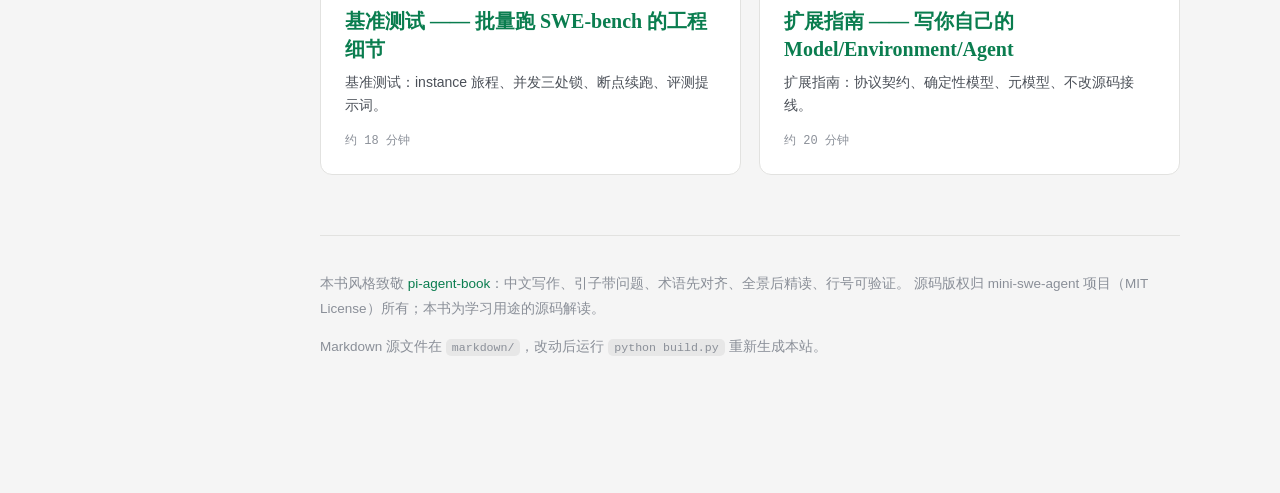
==== commit c3ef2741: "docs: 同步首页阅读时长统计" ====
--- a/index.html
+++ b/index.html
@@ -35,21 +35,21 @@
 <div class="hero">
 <h1>mini-swe-agent 源码教程</h1>
 <p class="tagline">一百行代码，74% 的 SWE-bench —— 把最简单的 coding agent 逐行拆开。</p>
-<p class="stats">基于 v2.4.6 · 12 章 · 共约 244 分钟 · 全部引用可核对行号</p>
+<p class="stats">基于 v2.4.6 · 12 章 · 共约 250 分钟 · 全部引用可核对行号</p>
 </div>
 <div class="cards">
 <a class="card" href="modules/m01-overview.html"><span class="no">M01</span><h3>概览 —— 一百行代码，74% 的 SWE-bench</h3><p>概览：一百行代码与 74% 的成绩单，三根设计支柱与 v1→v2 沿革。</p><span class="rt">约 15 分钟</span></a>
 <a class="card" href="modules/m02-package-map.html"><span class="no">M02</span><h3>包地图 —— 五个核心目录，三个协议</h3><p>包地图：五个核心目录、三个协议，以及一条 mini 命令从配置到 agent.run 的完整旅程。</p><span class="rt">约 39 分钟</span></a>
 <a class="card" href="modules/m03-agent-loop.html"><span class="no">M03</span><h3>Agent 循环 —— 异常是唯一的控制流</h3><p>Agent 循环：run/step/query/execute_actions，异常是唯一的控制流。</p><span class="rt">约 25 分钟</span></a>
-<a class="card" href="modules/m04-messages-templates.html"><span class="no">M04</span><h3>消息与模板 —— 一切皆 dict，渲染靠 Jinja</h3><p>消息与模板：extra 元数据袋、六层模板变量、观察截断的艺术。</p><span class="rt">约 21 分钟</span></a>
+<a class="card" href="modules/m04-messages-templates.html"><span class="no">M04</span><h3>消息与模板 —— 一切皆 dict，渲染靠 Jinja</h3><p>消息与模板：extra 元数据袋、六层模板变量、观察截断的艺术。</p><span class="rt">约 22 分钟</span></a>
 <a class="card" href="modules/m05-model-call.html"><span class="no">M05</span><h3>模型调用 —— 重试、计费与格式错误契约</h3><p>模型调用：消息清洗、重试节奏、两级限额、FormatError 契约。</p><span class="rt">约 19 分钟</span></a>
 <a class="card" href="modules/m06-actions.html"><span class="no">M06</span><h3>动作解析 —— 一个 bash 工具打天下</h3><p>动作解析：toolcall / textbased / Responses API 三条路线一个产物。</p><span class="rt">约 21 分钟</span></a>
-<a class="card" href="modules/m07-environments.html"><span class="no">M07</span><h3>环境 —— 子壳、哨兵与进程组</h3><p>环境：子壳执行、哨兵命令、进程组击杀、Docker 生命周期。</p><span class="rt">约 20 分钟</span></a>
+<a class="card" href="modules/m07-environments.html"><span class="no">M07</span><h3>环境 —— 子壳、哨兵与进程组</h3><p>环境：子壳执行、哨兵命令、进程组击杀、Docker 生命周期。</p><span class="rt">约 21 分钟</span></a>
 <a class="card" href="modules/m08-interactive.html"><span class="no">M08</span><h3>交互模式 —— human/confirm/yolo 三态</h3><p>交互模式：human/confirm/yolo 三态、Ctrl-C 插话、限额提额。</p><span class="rt">约 18 分钟</span></a>
 <a class="card" href="modules/m09-config.html"><span class="no">M09</span><h3>配置系统 —— YAML、UNSET 与递归合并</h3><p>配置系统：YAML 查找、键值对解析、UNSET 哨兵与三个工厂。</p><span class="rt">约 17 分钟</span></a>
 <a class="card" href="modules/m10-trajectory.html"><span class="no">M10</span><h3>轨迹持久化 —— traj.json 与 inspector</h3><p>轨迹持久化：traj.json 解剖、每步落盘、inspector 回放。</p><span class="rt">约 15 分钟</span></a>
 <a class="card" href="modules/m11-swebench.html"><span class="no">M11</span><h3>基准测试 —— 批量跑 SWE-bench 的工程细节</h3><p>基准测试：instance 旅程、并发三处锁、断点续跑、评测提示词。</p><span class="rt">约 18 分钟</span></a>
-<a class="card" href="modules/m12-extending.html"><span class="no">M12</span><h3>扩展指南 —— 写你自己的 Model/Environment/Agent</h3><p>扩展指南：协议契约、确定性模型、元模型、不改源码接线。</p><span class="rt">约 16 分钟</span></a>
+<a class="card" href="modules/m12-extending.html"><span class="no">M12</span><h3>扩展指南 —— 写你自己的 Model/Environment/Agent</h3><p>扩展指南：协议契约、确定性模型、元模型、不改源码接线。</p><span class="rt">约 20 分钟</span></a>
 </div>
 <div class="colophon">
 <p>本书风格致敬 <a href="https://github.com/Daniel-csvw/pi-agent-book">pi-agent-book</a>：中文写作、引子带问题、术语先对齐、全景后精读、行号可验证。
